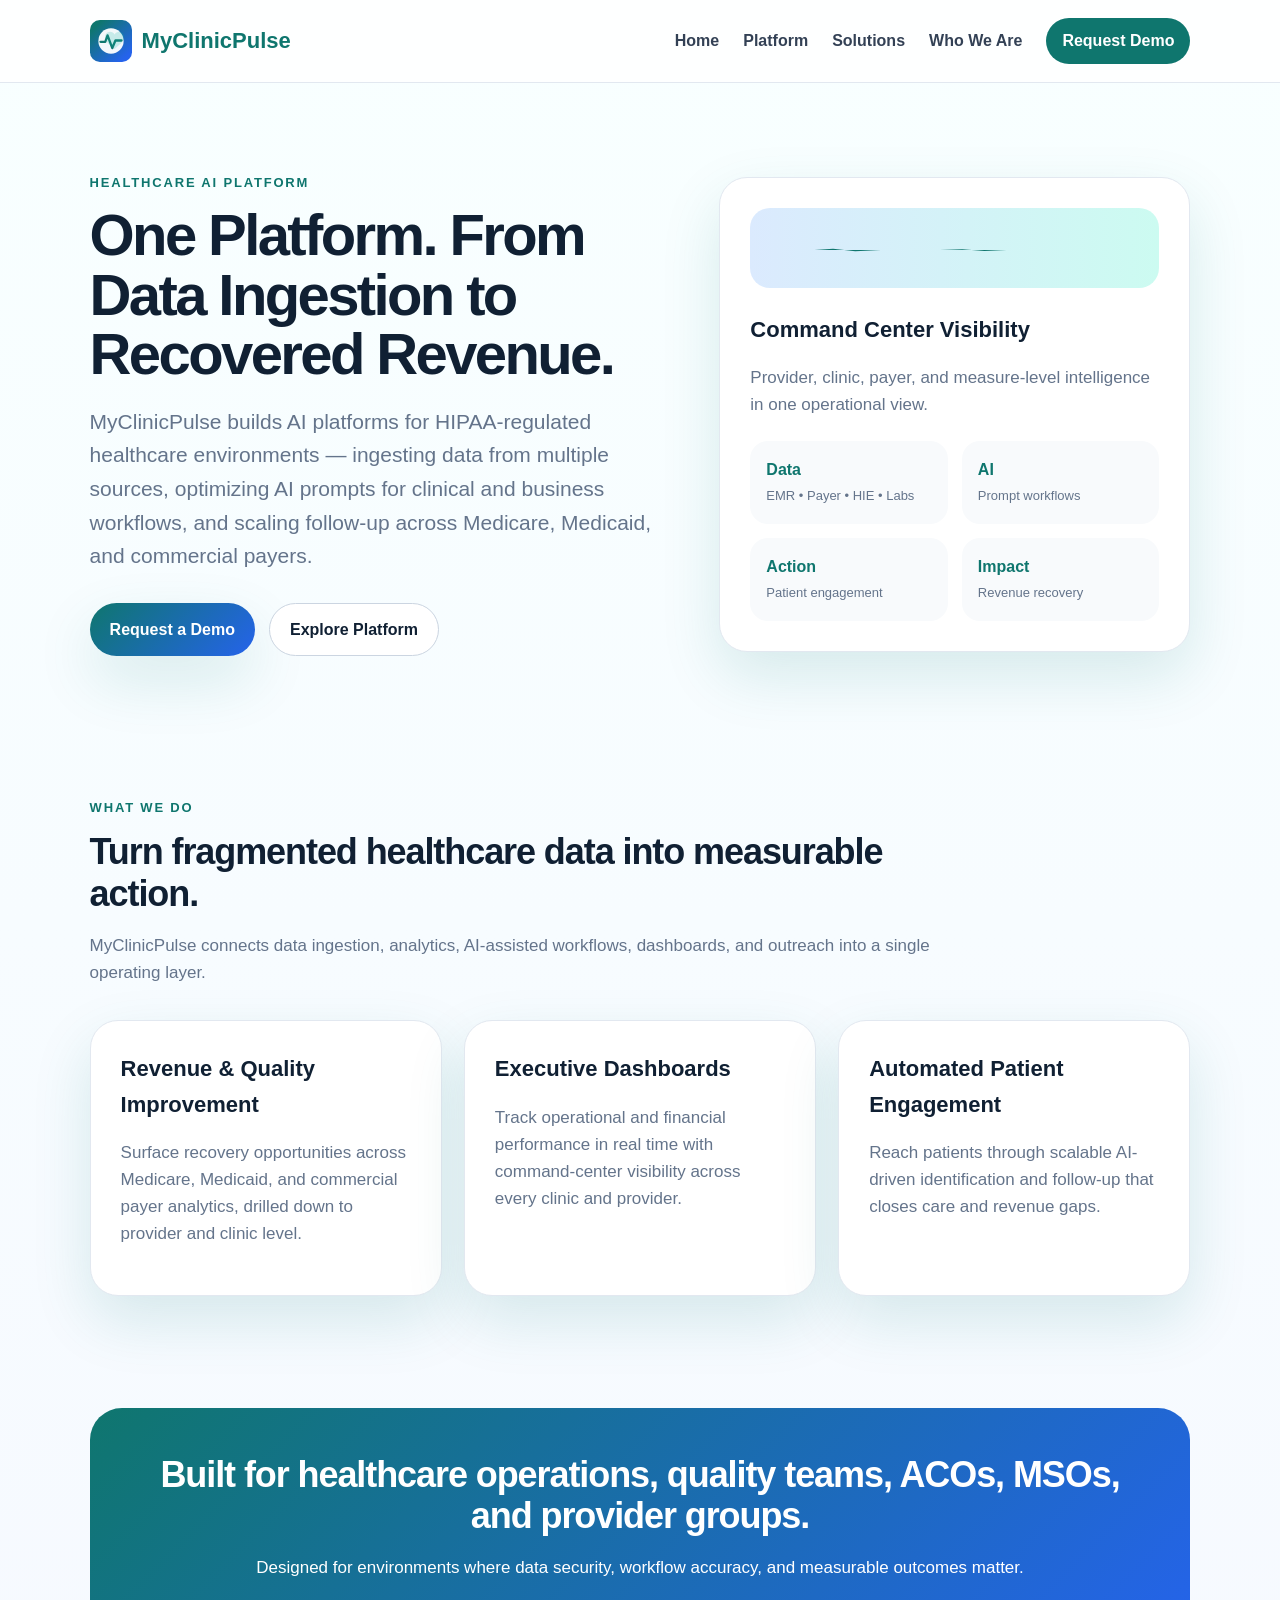
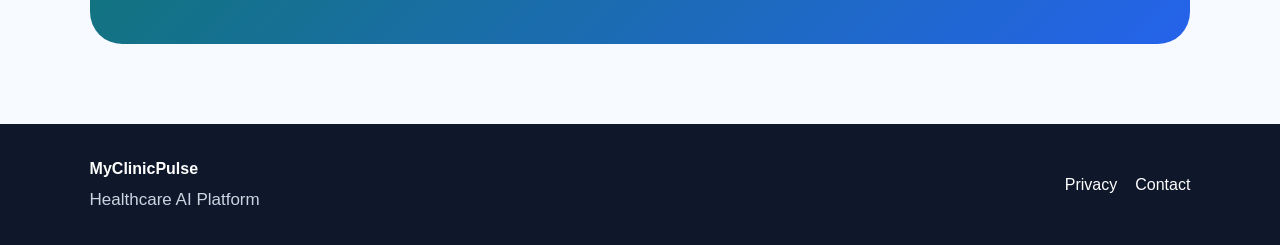
==== index.html @ b8f57e60 "Add files via upload" ====
<!DOCTYPE html>
<html lang="en">
<head>
  <meta charset="UTF-8">
  <meta name="viewport" content="width=device-width, initial-scale=1.0">
  <title>MyClinicPulse | Healthcare AI Platform</title>
  <link rel="stylesheet" href="styles.css">
</head>
<body>

<header class="site-header">
  <a class="brand" href="index.html"><img src="logo.svg" alt="MyClinicPulse logo"><span>MyClinicPulse</span></a>
  <nav>
    <a href="index.html">Home</a>
    <a href="platform.html">Platform</a>
    <a href="solutions.html">Solutions</a>
    <a href="who-we-are.html">Who We Are</a>
    <a href="contact.html" class="nav-cta">Request Demo</a>
  </nav>
</header>

<main>

<section class="hero">
  <div class="hero-content">
    <div class="eyebrow">Healthcare AI Platform</div>
    <h1>One Platform. From Data Ingestion to Recovered Revenue.</h1>
    <p class="lead">MyClinicPulse builds AI platforms for HIPAA-regulated healthcare environments — ingesting data from multiple sources, optimizing AI prompts for clinical and business workflows, and scaling follow-up across Medicare, Medicaid, and commercial payers.</p>
    <div class="actions">
      <a class="btn primary" href="contact.html">Request a Demo</a>
      <a class="btn secondary" href="platform.html">Explore Platform</a>
    </div>
  </div>
  <div class="hero-card">
    <div class="pulse-line"></div>
    <h3>Command Center Visibility</h3>
    <p>Provider, clinic, payer, and measure-level intelligence in one operational view.</p>
    <div class="metric-grid">
      <div><strong>Data</strong><span>EMR • Payer • HIE • Labs</span></div>
      <div><strong>AI</strong><span>Prompt workflows</span></div>
      <div><strong>Action</strong><span>Patient engagement</span></div>
      <div><strong>Impact</strong><span>Revenue recovery</span></div>
    </div>
  </div>
</section>

<section class="section">
  <div class="section-header">
    <div class="eyebrow">What We Do</div>
    <h2>Turn fragmented healthcare data into measurable action.</h2>
    <p>MyClinicPulse connects data ingestion, analytics, AI-assisted workflows, dashboards, and outreach into a single operating layer.</p>
  </div>
  <div class="cards three">
    <article class="card"><h3>Revenue & Quality Improvement</h3><p>Surface recovery opportunities across Medicare, Medicaid, and commercial payer analytics, drilled down to provider and clinic level.</p></article>
    <article class="card"><h3>Executive Dashboards</h3><p>Track operational and financial performance in real time with command-center visibility across every clinic and provider.</p></article>
    <article class="card"><h3>Automated Patient Engagement</h3><p>Reach patients through scalable AI-driven identification and follow-up that closes care and revenue gaps.</p></article>
  </div>
</section>

<section class="band">
  <h2>Built for healthcare operations, quality teams, ACOs, MSOs, and provider groups.</h2>
  <p>Designed for environments where data security, workflow accuracy, and measurable outcomes matter.</p>
</section>

</main>

<footer class="footer">
  <div><strong>MyClinicPulse</strong><p>Healthcare AI Platform</p></div>
  <div class="footer-links">
    <a href="privacy.html">Privacy</a>
    <a href="contact.html">Contact</a>
  </div>
</footer>
<script src="script.js"></script>

</body>
</html>
---- styles.css ----
:root{
  --ink:#102033;
  --muted:#64748b;
  --bg:#f7fbfc;
  --card:#ffffff;
  --teal:#0f766e;
  --blue:#2563eb;
  --aqua:#14b8a6;
  --line:#dbeafe;
  --shadow:0 24px 60px rgba(15, 118, 110, .14);
}
*{box-sizing:border-box}
body{margin:0;font-family:Inter,Segoe UI,Arial,sans-serif;color:var(--ink);background:linear-gradient(180deg,#f8ffff 0%,#f6f9ff 100%);line-height:1.6}
a{color:inherit}
.site-header{position:sticky;top:0;z-index:10;background:rgba(255,255,255,.86);backdrop-filter:blur(14px);display:flex;align-items:center;justify-content:space-between;padding:18px 7%;border-bottom:1px solid #e2e8f0}
.brand{display:flex;gap:10px;align-items:center;text-decoration:none;font-weight:800;font-size:22px;color:var(--teal)}
.brand img{width:42px;height:42px}
nav{display:flex;gap:24px;align-items:center}
nav a{text-decoration:none;color:#334155;font-weight:650}
.nav-cta{background:var(--teal);color:white!important;padding:10px 16px;border-radius:999px}
.hero{display:grid;grid-template-columns:1.1fr .9fr;gap:54px;align-items:center;padding:90px 7% 70px}
.eyebrow{text-transform:uppercase;letter-spacing:.14em;color:var(--teal);font-size:13px;font-weight:800;margin-bottom:12px}
h1{font-size:58px;line-height:1.02;margin:0 0 22px;letter-spacing:-.045em}
h2{font-size:36px;line-height:1.15;margin:0 0 18px;letter-spacing:-.03em}
h3{font-size:22px;margin:0 0 10px}
p{color:var(--muted);font-size:17px}
.lead{font-size:21px;max-width:760px}
.actions{display:flex;gap:14px;margin-top:30px}
.btn{display:inline-flex;align-items:center;justify-content:center;border-radius:999px;padding:13px 20px;text-decoration:none;border:0;font-weight:800;cursor:pointer}
.btn.primary{background:linear-gradient(135deg,var(--teal),var(--blue));color:white;box-shadow:var(--shadow)}
.btn.secondary{border:1px solid #cbd5e1;background:white;color:var(--ink)}
.hero-card,.card,.contact-card,.form{background:var(--card);border:1px solid #e2e8f0;border-radius:28px;padding:30px;box-shadow:var(--shadow)}
.pulse-line{height:80px;border-radius:20px;background:linear-gradient(90deg,#dbeafe,#ccfbf1);position:relative;margin-bottom:24px;overflow:hidden}
.pulse-line:after{content:"";position:absolute;left:20px;right:20px;top:40px;border-top:4px solid var(--teal);filter:drop-shadow(0 0 8px rgba(20,184,166,.5));clip-path:polygon(0 50%,12% 50%,17% 18%,23% 82%,30% 50%,46% 50%,52% 28%,58% 72%,64% 50%,100% 50%)}
.metric-grid{display:grid;grid-template-columns:1fr 1fr;gap:14px;margin-top:22px}
.metric-grid div{background:#f8fafc;border-radius:18px;padding:16px}
.metric-grid strong{display:block;color:var(--teal)}
.metric-grid span{font-size:13px;color:var(--muted)}
.section{padding:72px 7%}
.section-header{max-width:850px;margin-bottom:34px}
.cards{display:grid;gap:22px}
.cards.three{grid-template-columns:repeat(3,1fr)}
.cards.two{grid-template-columns:repeat(2,1fr)}
.card{transition:.2s transform}
.card:hover{transform:translateY(-4px)}
.band{margin:40px 7% 80px;padding:46px;border-radius:32px;background:linear-gradient(135deg,#0f766e,#2563eb);color:white;text-align:center}
.band p,.band h2{color:white}
.page-hero{padding:76px 7% 42px;background:radial-gradient(circle at top right,#ccfbf1,transparent 36%),radial-gradient(circle at top left,#dbeafe,transparent 38%)}
.page-hero p{max-width:850px;font-size:21px}
.narrow{max-width:850px}
.timeline{display:grid;grid-template-columns:repeat(4,1fr);gap:18px}
.timeline div{background:white;border:1px solid #e2e8f0;border-radius:24px;padding:24px}
.timeline span{display:inline-flex;width:42px;height:42px;border-radius:50%;align-items:center;justify-content:center;background:#ccfbf1;color:var(--teal);font-weight:900;margin-bottom:16px}
.contact-grid{display:grid;grid-template-columns:.8fr 1.2fr;gap:24px}
.form{display:grid;gap:16px}
label{font-weight:750;color:#334155}
input,textarea{width:100%;border:1px solid #cbd5e1;border-radius:14px;padding:13px;margin-top:6px;font:inherit}
textarea{min-height:120px}
.footer{display:flex;justify-content:space-between;align-items:center;padding:32px 7%;background:#0f172a;color:white}
.footer p{margin:4px 0 0;color:#cbd5e1}
.footer-links{display:flex;gap:18px}
.footer a{color:white;text-decoration:none}
@media(max-width:900px){
  .hero,.contact-grid{grid-template-columns:1fr}
  .cards.three,.cards.two,.timeline{grid-template-columns:1fr}
  h1{font-size:42px}
  nav{display:none}
}
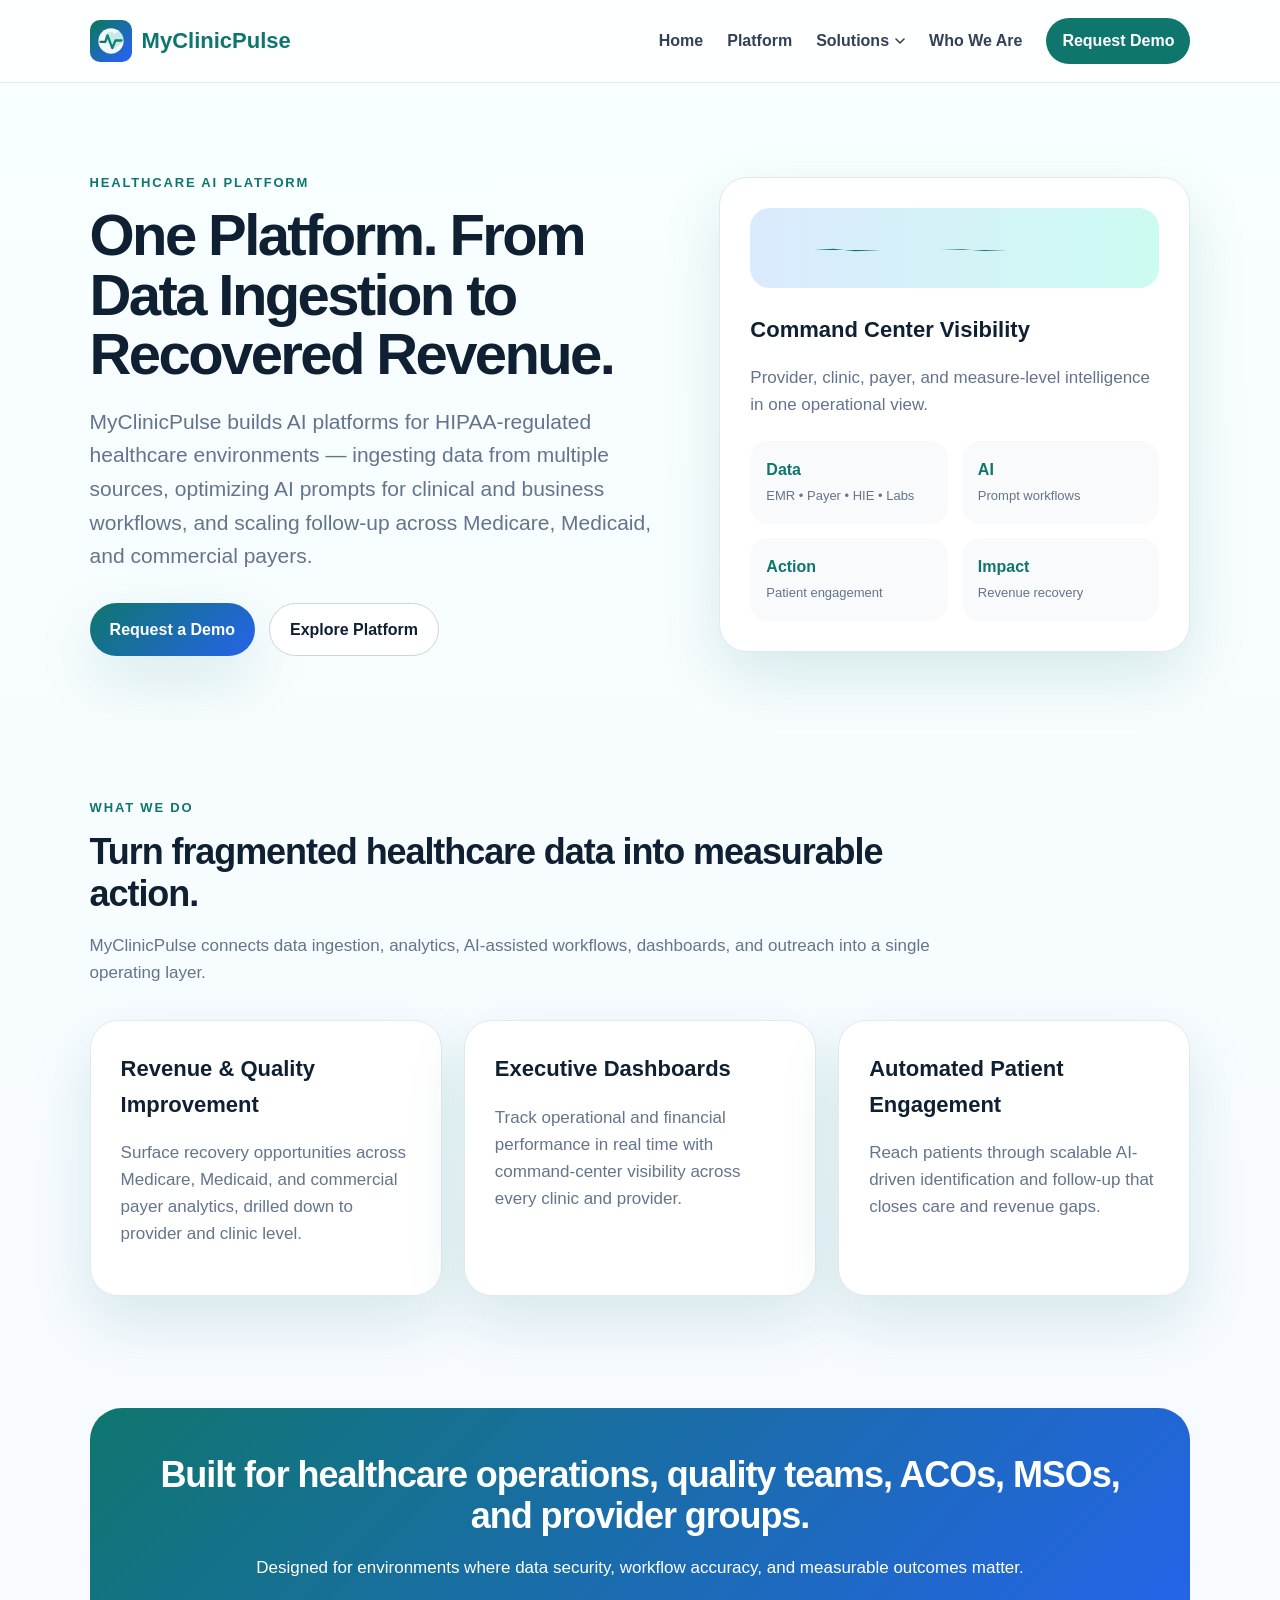
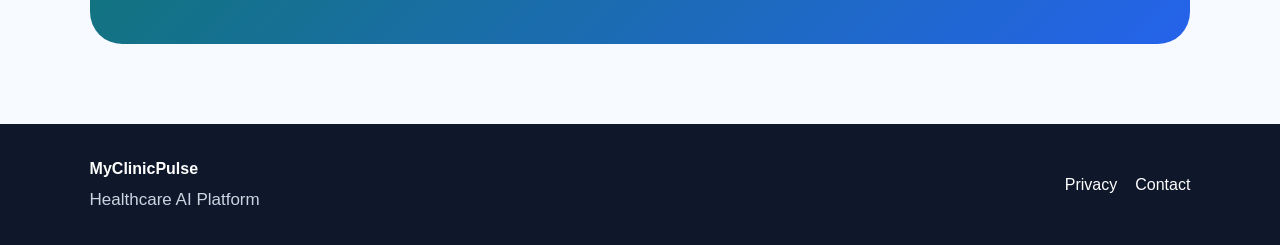
==== commit dfd35d84: "Add Solutions nav dropdown linking to 4 partner sites Adds a hover/focus dropdown under the Solution" ====
--- a/index.html
+++ b/index.html
@@ -13,7 +13,15 @@
   <nav>
     <a href="index.html">Home</a>
     <a href="platform.html">Platform</a>
-    <a href="solutions.html">Solutions</a>
+    <div class="nav-item">
+      <a href="solutions.html" class="dropdown-toggle">Solutions <svg class="chevron" viewBox="0 0 10 6" fill="none"><path d="M1 1l4 4 4-4" stroke="currentColor" stroke-width="1.6" stroke-linecap="round" stroke-linejoin="round"/></svg></a>
+      <div class="dropdown-menu">
+        <a href="https://kbuddhiai.com" target="_blank" rel="noopener noreferrer">kbuddhiai.com</a>
+        <a href="https://kanikayears.com" target="_blank" rel="noopener noreferrer">kanikayears.com</a>
+        <a href="https://arizonauro.kbuddhiai.com" target="_blank" rel="noopener noreferrer">arizonauro.kbuddhiai.com</a>
+        <a href="https://happyroya.kanikayears.com" target="_blank" rel="noopener noreferrer">happyroya.kanikayears.com</a>
+      </div>
+    </div>
     <a href="who-we-are.html">Who We Are</a>
     <a href="contact.html" class="nav-cta">Request Demo</a>
   </nav>
--- a/styles.css
+++ b/styles.css
@@ -19,6 +19,14 @@
 nav{display:flex;gap:24px;align-items:center}
 nav a{text-decoration:none;color:#334155;font-weight:650}
 .nav-cta{background:var(--teal);color:white!important;padding:10px 16px;border-radius:999px}
+.nav-item{position:relative}
+.dropdown-toggle{display:flex;align-items:center;gap:6px}
+.chevron{width:10px;height:10px;transition:.18s transform}
+.nav-item:hover .chevron,.nav-item:focus-within .chevron{transform:rotate(180deg)}
+.dropdown-menu{position:absolute;top:calc(100% + 14px);left:0;background:white;border:1px solid #e2e8f0;border-radius:14px;box-shadow:var(--shadow);padding:8px;min-width:240px;opacity:0;visibility:hidden;transform:translateY(6px);transition:opacity .18s ease,transform .18s ease,visibility .18s;z-index:20}
+.nav-item:hover .dropdown-menu,.nav-item:focus-within .dropdown-menu{opacity:1;visibility:visible;transform:translateY(0)}
+.dropdown-menu a{display:block;padding:9px 12px;border-radius:8px;font-weight:600;font-size:14px;color:#334155;text-decoration:none}
+.dropdown-menu a:hover{background:#f1f5f9;color:var(--teal)}
 .hero{display:grid;grid-template-columns:1.1fr .9fr;gap:54px;align-items:center;padding:90px 7% 70px}
 .eyebrow{text-transform:uppercase;letter-spacing:.14em;color:var(--teal);font-size:13px;font-weight:800;margin-bottom:12px}
 h1{font-size:58px;line-height:1.02;margin:0 0 22px;letter-spacing:-.045em}
